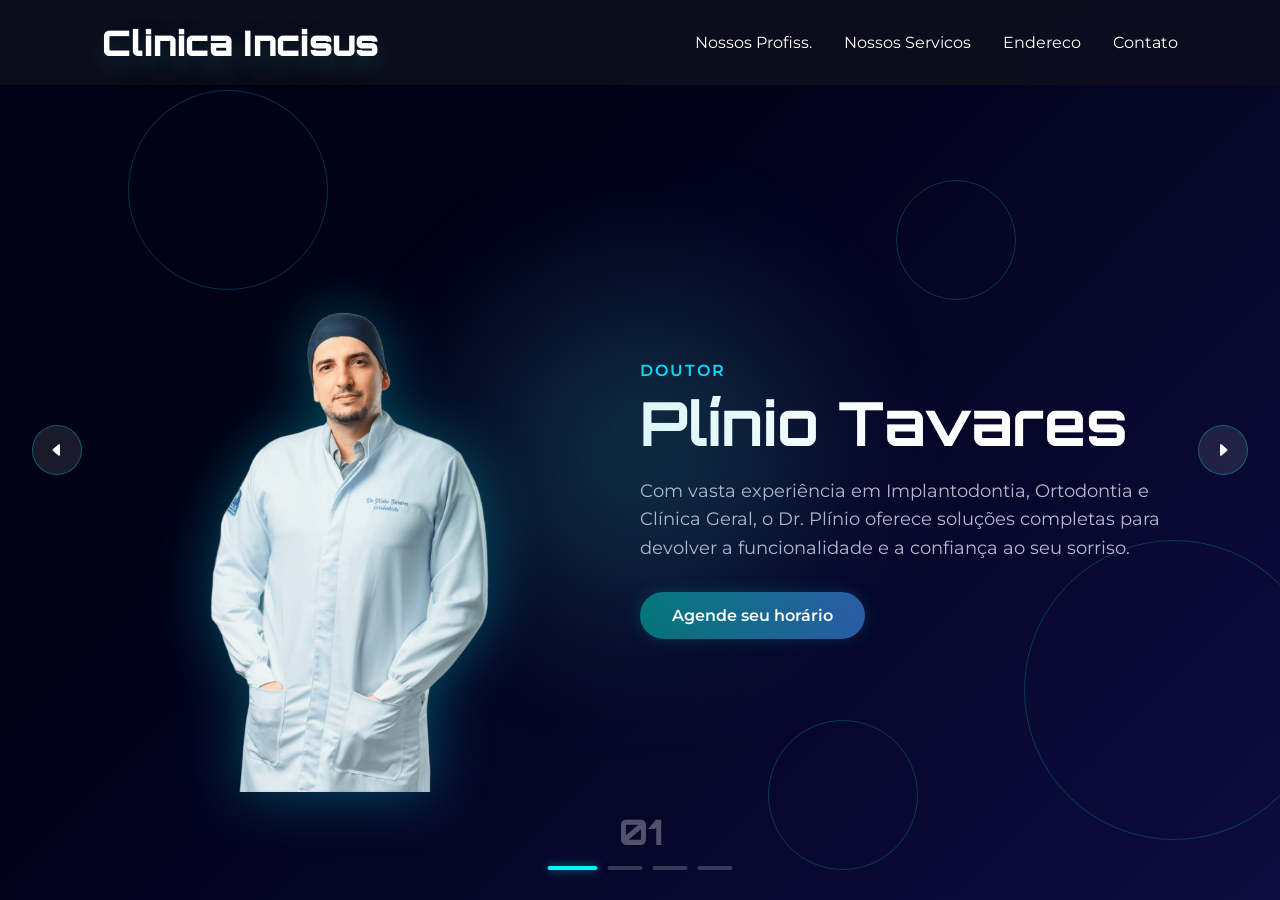
==== index.html @ af2e4bc3 "Landing Page clinica Incisus" ====
<!DOCTYPE html>
<html lang="pt-br">

<head>
    <meta charset="UTF-8">
    <meta name="viewport" content="width=device-width, initial-scale=1.0">
    <link rel="shortcut icon" href="/favicon/favicon.png" type="image/x-icon">
    <link rel="stylesheet" href="./css/styles.css">
    <link rel="preconnect" href="https://fonts.googleapis.com">
    <link rel="preconnect" href="https://fonts.gstatic.com" crossorigin>
    <link
        href="https://fonts.googleapis.com/css2?family=Montserrat:ital,wght@0,100..900;1,100..900&family=Orbitron:wght@400..900&display=swap"
        rel="stylesheet">

    <title>Clinica Incisus</title>
</head>

<body>
    <header>
        <div class="logo">Clinica Incisus</div>
        <nav>
            <ul>
                <li><a href="index.html">Nossos Profiss.</a></li>
                <li><a href="servicos.html">Nossos Servicos</a></li>
                <li><a href="endereco.html">Endereco</a></li>
                <li><a href="contato.html">Contato</a></li>
            </ul>
        </nav>
    </header>

    <main class="container">
        <div class="tech-circles">
            <div class="circle"></div>
            <div class="circle"></div>
            <div class="circle"></div>
            <div class="circle"></div>
        </div>

        <div class="list">

            <!-- PLÍNIO -->

            <div class="item active">

                <div class="profiss-img">
                    <img src="./img/Dr.plinio.png" alt="Dr. Plínio Tavares">
                </div>

                <div class="content">

                    <p class="profiss-tag">Doutor</p>

                    <h2 class="profiss-name">Plínio Tavares</h2>

                    <p class="description">
                        Com vasta experiência em Implantodontia, Ortodontia e Clínica Geral,
                        o Dr. Plínio oferece soluções completas para devolver a funcionalidade
                        e a confiança ao seu sorriso.
                    </p>

                    <a href="https://api.whatsapp.com/send?phone=5588998661186" target="_blank"
                        rel="noopener noreferrer" class="btn">
                        Agende seu horário
                    </a>

                </div>

            </div>

            <!-- RENATO -->

            <div class="item">

                <div class="profiss-img">
                    <img src="./img/Dr.renato.png" alt="Renato Dornelas">
                </div>

                <div class="content">

                    <p class="profiss-tag">Doutor</p>

                    <h2 class="profiss-name">Renato Dornelas</h2>

                    <p class="description">
                        Dedicado ao atendimento integral, o Dr. Renato atua como Clínico Geral,
                        Implantodontista e Ortodontista, garantindo um acompanhamento completo
                        para toda a família.
                    </p>

                    <a href="https://api.whatsapp.com/send?phone=5588998661186" target="_blank"
                        rel="noopener noreferrer" class="btn">
                        Agende seu horário
                    </a>

                </div>

            </div>

            <!-- RODRIGO -->

            <div class="item">

                <div class="profiss-img">
                    <img src="./img/Dr.rodrigo (1).png" alt="Rodrigo Dornelas">
                </div>

                <div class="content">

                    <p class="profiss-tag">Doutor</p>

                    <h2 class="profiss-name">Rodrigo Dornelas</h2>

                    <p class="description">
                        Focado na transformação da autoestima, o Dr. Rodrigo é especialista em
                        Estética Dental (facetas e clareamento), além de atuar em Ortodontia e
                        Clínica Geral.
                    </p>

                    <a href="https://api.whatsapp.com/send?phone=5588998661186" target="_blank"
                        rel="noopener noreferrer" class="btn">
                        Agende seu horário
                    </a>

                </div>

            </div>

            <!-- EMERSON -->

            <div class="item">

                <div class="profiss-img">
                    <img src="./img/Dr.emerson.png" alt="Emerson Moreira">
                </div>

                <div class="content">

                    <p class="profiss-tag">Doutor</p>

                    <h2 class="profiss-name">Emerson Moreira</h2>

                    <p class="description">
                        Especialista em Endodontia (canal) e Ortodontia, o Dr. Emerson cuida da
                        saúde interna dos dentes com máxima precisão e conforto, além de atuar
                        no alinhamento dentário.
                    </p>

                    <a href="https://api.whatsapp.com/send?phone=5588998661186" target="_blank"
                        rel="noopener noreferrer" class="btn">
                        Agende seu horário
                    </a>

                </div>

            </div>

        </div>
        </div>

        <div class="arrows">

            <button class="arrow-btn" id="prev">
                <svg xmlns="http://www.w3.org/2000/svg" width="16" height="16" fill="#fff" class="bi bi-caret-left-fill"
                    viewBox="0 0 16 16">
                    <path
                        d="m3.86 8.753 5.482 4.796c.646.566 1.658.106 1.658-.753V3.204a1 1 0 0 0-1.659-.753l-5.48 4.796a1 1 0 0 0 0 1.506z" />
                </svg>
            </button>

            <button class="arrow-btn" id="next">
                <svg xmlns="http://www.w3.org/2000/svg" width="16" height="16" fill="#fff"
                    class="bi bi-caret-right-fill" viewBox="0 0 16 16">
                    <path
                        d="m12.14 8.753-5.482 4.796c-.646.566-1.658.106-1.658-.753V3.204a1 1 0 0 1 1.659-.753l5.48 4.796a1 1 0 0 1 0 1.506z" />
                </svg>
            </button>

        </div>

        <div class="indicators">
            <div class="numbers">01</div>

            <div class="dots">
                <div class="dot active"></div>
                <div class="dot"></div>
                <div class="dot"></div>
                <div class="dot"></div>
            </div>
        </div>

    </main>

</body>
<script src="./javascript/scripts.js"></script>

</html>
---- css/styles.css ----
/* ============================================================
   STYLES.CSS - PÁGINA INICIAL / CARROSSEL (CLÍNICA INCISUS)
   Totalmente Responsivo (Desktop, Tablet e Mobile)
   ============================================================ */

* {
    margin: 0;
    padding: 0;
    box-sizing: border-box;
    list-style: none;
    font-family: "Montserrat", sans-serif;
}

body {
    background-color: #0f0f1e;
    color: #fff;
    font-size: 16px;
    overflow-x: hidden;
    min-height: 100vh;
}

/* ================= HEADER ================= */

header {
    position: fixed;
    width: 100%;
    top: 0;
    left: 0;
    padding: 20px 8%;
    display: flex;
    justify-content: space-between;
    align-items: center;
    z-index: 100;
    background: rgba(15, 15, 30, 0.85);
    backdrop-filter: blur(12px);
}

.logo {
    font-family: "Orbitron", sans-serif;
    font-size: 2.2rem;
    font-weight: 900;
    color: #fff;
    text-shadow: 0 10px 20px rgba(20, 82, 83, 0.5);
    text-decoration: none;
}

header nav ul {
    display: flex;
    gap: 32px;
}

header nav ul li {
    cursor: pointer;
    position: relative;
    padding: 5px 0;
}

header nav ul li::after {
    content: '';
    position: absolute;
    left: 0;
    bottom: 0;
    width: 0;
    height: 2px;
    background-color: #00d9ff;
    transition: width 0.4s ease;
}

header nav ul li:hover::after {
    width: 100%;
}

a {
    text-decoration: none;
    color: inherit;
}

/* ================= CONTAINER PRINCIPAL ================= */

.container {
    min-height: 100vh;
    width: 100%;
    position: relative;
    background: linear-gradient(135deg, #010115 30%, #0c0c40 100%);
    overflow: hidden;
    display: flex;
    align-items: center;
    justify-content: center;
    padding-top: 100px;
}

.container::before {
    content: '';
    position: absolute;
    width: 500px;
    height: 500px;
    border-radius: 50%;
    background: radial-gradient(circle, rgba(63, 210, 215, 0.2) 10%, rgba(15, 15, 30, 0) 70%);
    top: 50%;
    left: 50%;
    transform: translate(-50%, -50%);
    filter: blur(50px);
    z-index: 1;
    animation: pulse 3s infinite alternate;
    pointer-events: none;
}

@keyframes pulse {
    0% {
        opacity: 0.5;
        transform: translate(-50%, -50%) scale(0.8);
    }
    100% {
        opacity: 1;
        transform: translate(-50%, -50%) scale(1.5);
    }
}

/* ================= LISTA & ITENS DO CARROSSEL ================= */

.list {
    width: 85%;
    max-width: 1200px;
    min-height: 70vh;
    margin: 0 auto;
    position: relative;
    display: flex;
    align-items: center;
}

.item {
    position: absolute;
    inset: 0;
    display: flex;
    justify-content: space-between;
    align-items: center;

    opacity: 0;
    visibility: hidden;
    transform: translateY(40px);

    transition:
        opacity .8s ease,
        transform .8s ease,
        visibility .8s;
}

.item.active {
    opacity: 1;
    visibility: visible;
    transform: translateY(0);
}

.profiss-img {
    width: 45%;
    height: 100%;
    display: flex;
    justify-content: center;
    align-items: center;
    pointer-events: none;
    z-index: 2;
}

.profiss-img img {
    max-width: 85%;
    max-height: 70vh;
    object-fit: contain;
    filter: drop-shadow(0 0 30px rgba(0, 247, 255, .3));
    pointer-events: none;
}

.content {
    width: 50%;
    display: flex;
    align-items: flex-start;
    justify-content: center;
    flex-direction: column;
    position: relative;
    z-index: 10;
}

.profiss-tag {
    font-size: 1rem;
    text-transform: uppercase;
    color: #00d9ff;
    font-weight: 600;
    letter-spacing: 2px;
    margin-bottom: 10px;
}

.profiss-name {
    font-size: 3.8rem;
    font-family: "Orbitron", sans-serif;
    line-height: 1.1;
    margin-bottom: 20px;
}

.description {
    font-size: 1.1rem;
    color: #b8b8d0;
    line-height: 1.6;
    margin-bottom: 30px;
    max-width: 600px;
}

.btn {
    display: inline-flex;
    align-items: center;
    justify-content: center;
    padding: 14px 32px;
    text-decoration: none;
    background: linear-gradient(90deg, #016e72, #2a5ca6);
    color: #fff;
    border-radius: 30px;
    font-weight: 600;
    font-size: 1rem;
    transition: .35s;
    box-shadow: 0 0 15px rgba(1, 144, 148, .25);
}

.btn:hover {
    transform: translateY(-4px);
    background: linear-gradient(90deg, #019094, #3f7cff);
    box-shadow: 0 0 25px rgba(0, 247, 255, .45);
}

.btn:active {
    transform: translateY(0) scale(0.98);
}

/* ================= SETAS E INDICADORES ================= */

.arrows {
    position: absolute;
    width: 95%;
    display: flex;
    justify-content: space-between;
    top: 50%;
    left: 50%;
    transform: translate(-50%, -50%);
    z-index: 50;
    pointer-events: none;
}

.arrow-btn {
    width: 50px;
    height: 50px;
    border-radius: 50%;
    background: rgba(255, 255, 255, .1);
    border: 1px solid rgba(0, 247, 255, .3);
    cursor: pointer;
    pointer-events: auto;
    display: flex;
    align-items: center;
    justify-content: center;
    backdrop-filter: blur(5px);
    transition: 0.3s;
}

.arrow-btn:hover {
    background-color: rgba(0, 247, 255, 0.2);
    border-color: #00f7ff;
    transform: scale(1.1);
}

.indicators {
    position: absolute;
    bottom: 30px;
    left: 50%;
    transform: translateX(-50%);
    display: flex;
    flex-direction: column;
    align-items: center;
    gap: 12px;
    z-index: 20;
}

.numbers {
    font-family: "Orbitron", sans-serif;
    font-size: 2.2rem;
    font-weight: 800;
    color: rgba(255, 255, 255, 0.3);
}

.dots {
    display: flex;
    gap: 10px;
}

.dot {
    width: 35px;
    height: 4px;
    background-color: rgba(255, 255, 255, 0.2);
    border-radius: 2px;
    transition: 0.3s;
}

.dot.active {
    background-color: #00f7ff;
    box-shadow: 0 0 10px rgba(0, 247, 255, 0.5);
    width: 50px;
}

/* ================= CÍRCULOS DE FUNDO ================= */

.tech-circle {
    position: relative;
    top: 0;
    left: 0;
    width: 100%;
    height: 100%;
    overflow: hidden;
}

.circle {
    position: absolute;
    border-radius: 50%;
    border: 1px solid rgba(0, 247, 255, 0.2);
    pointer-events: none;
}

.circle:nth-child(1) {
    width: 200px;
    height: 200px;
    top: 10%;
    left: 10%;
    animation: floating 8s ease-in-out infinite;
}

.circle:nth-child(2) {
    width: 300px;
    height: 300px;
    top: 60%;
    left: 80%;
    animation: floating 10s ease-in-out infinite reverse;
}

.circle:nth-child(3) {
    width: 150px;
    height: 150px;
    top: 80%;
    left: 60%;
    animation: floating 3s ease-in-out infinite;
}

.circle:nth-child(4) {
    width: 120px;
    height: 120px;
    top: 20%;
    left: 70%;
    animation: floating 6s ease-in-out infinite reverse;
}

@keyframes floating {
    0% { transform: translate(0, 0); }
    50% { transform: translate(15px, -20px); }
    100% { transform: translate(0, 0); }
}

/* ================= ANIMAÇÕES DE ENTRADA ================= */

.profiss-img img,
.profiss-tag,
.profiss-name,
.description,
.btn {
    opacity: 0;
    transform: translateY(30px);
}

.item.active .profiss-img img { animation: fadeUp .7s .2s forwards; }
.item.active .profiss-tag { animation: fadeUp .7s .4s forwards; }
.item.active .profiss-name { animation: fadeUp .7s .6s forwards; }
.item.active .description { animation: fadeUp .7s .8s forwards; }
.item.active .btn { animation: fadeUp .7s 1s forwards; }

@keyframes fadeUp {
    from {
        opacity: 0;
        transform: translateY(40px);
    }
    to {
        opacity: 1;
        transform: translateY(0);
    }
}

/* ============================================================
   RESPONSIVIDADE (MEDIA QUERIES)
   ============================================================ */

/* TABLETS (Até 992px) */
@media (max-width: 992px) {
    header {
        padding: 15px 5%;
    }

    .logo {
        font-size: 1.8rem;
    }

    header nav ul {
        gap: 20px;
    }

    .profiss-name {
        font-size: 3rem;
    }

    .list {
        width: 90%;
    }
}

/* TABLETS MENORES E CELULARES (Até 768px) */
@media (max-width: 768px) {
    body {
        overflow-y: auto;
    }

    header {
        position: relative;
        flex-direction: column;
        gap: 15px;
        padding: 15px;
        text-align: center;
        background: rgba(15, 15, 30, 0.95);
    }

    header nav ul {
        flex-wrap: wrap;
        justify-content: center;
        gap: 12px 18px;
    }

    .container {
        padding-top: 30px;
        padding-bottom: 90px;
        min-height: calc(100vh - 120px);
    }

    .list {
        width: 92%;
        min-height: auto;
        padding: 20px 0;
    }

    .item {
        position: relative;
        flex-direction: column;
        text-align: center;
        gap: 20px;
    }

    .profiss-img {
        width: 100%;
        height: auto;
        max-height: 280px;
    }

    .profiss-img img {
        max-width: 220px;
        max-height: 250px;
    }

    .content {
        width: 100%;
        padding-right: 0;
        align-items: center;
        text-align: center;
    }

    .profiss-name {
        font-size: 2.2rem;
    }

    .description {
        font-size: 0.98rem;
        margin-bottom: 20px;
    }

    .arrows {
        width: 100%;
        padding: 0 10px;
        top: 35%;
    }

    .arrow-btn {
        width: 42px;
        height: 42px;
    }

    .indicators {
        bottom: 20px;
    }

    .numbers {
        font-size: 1.8rem;
    }
}

/* CELULARES PEQUENOS (Até 480px) */
@media (max-width: 480px) {
    .logo {
        font-size: 1.5rem;
    }

    header nav ul {
        gap: 10px 14px;
        font-size: 0.9rem;
    }

    .profiss-name {
        font-size: 1.8rem;
    }

    .profiss-tag {
        font-size: 0.85rem;
    }

    .description {
        font-size: 0.9rem;
    }

    .btn {
        width: 100%;
        max-width: 260px;
        padding: 12px 20px;
        font-size: 0.95rem;
    }
}
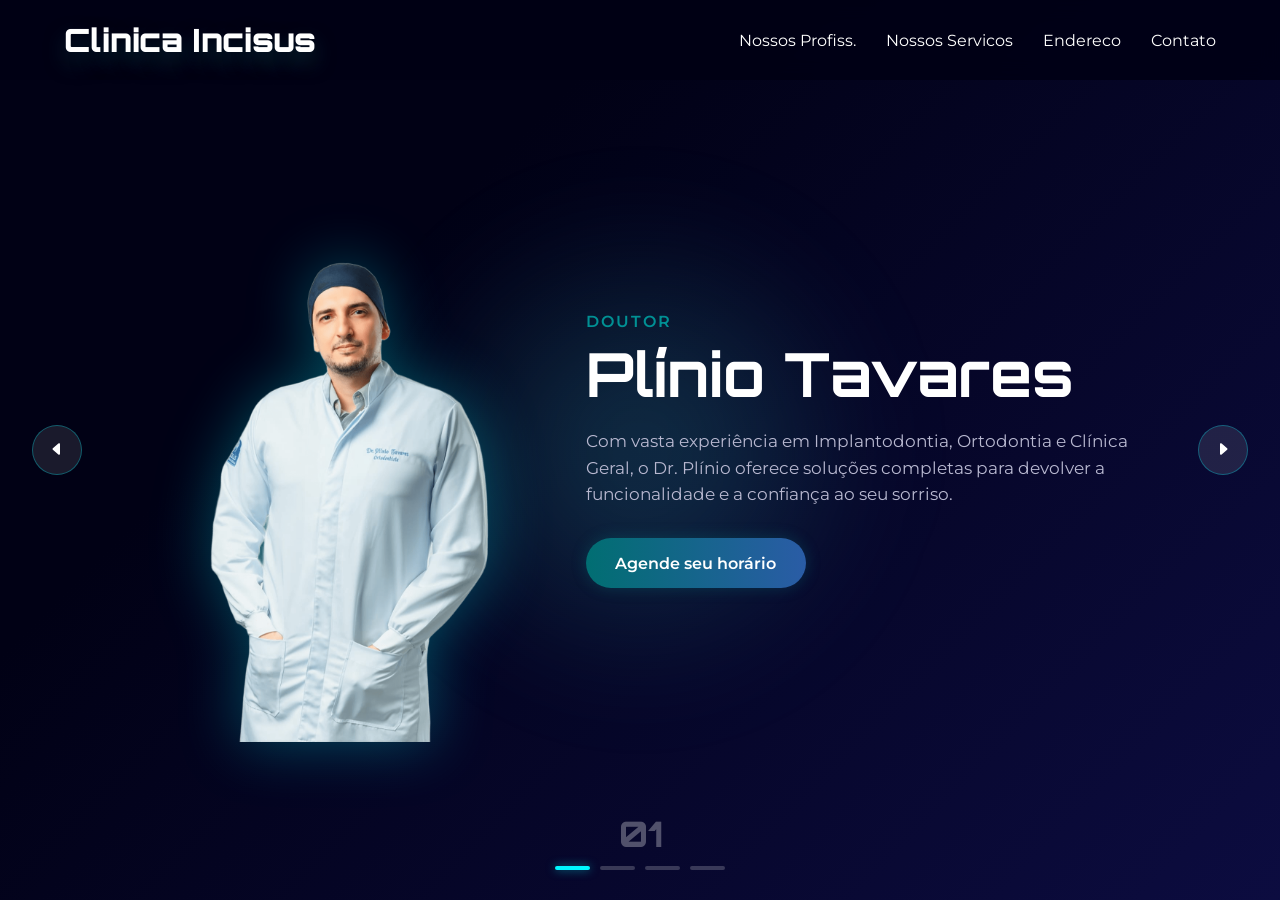
==== commit e8db1c90: "..." ====
--- a/index.html
+++ b/index.html
@@ -11,6 +11,9 @@
     <link
         href="https://fonts.googleapis.com/css2?family=Montserrat:ital,wght@0,100..900;1,100..900&family=Orbitron:wght@400..900&display=swap"
         rel="stylesheet">
+    <meta name="viewport" content="width=device-width, initial-scale=1.0, viewport-fit=cover">
+    <meta name="theme-color" content="#010115">
+    <meta name="apple-mobile-web-app-status-bar-style" content="black-translucent">
 
     <title>Clinica Incisus</title>
 </head>
--- a/css/styles.css
+++ b/css/styles.css
@@ -1,8 +1,3 @@
-/* ============================================================
-   STYLES.CSS - PÁGINA INICIAL / CARROSSEL (CLÍNICA INCISUS)
-   Totalmente Responsivo (Desktop, Tablet e Mobile)
-   ============================================================ */
-
 * {
     margin: 0;
     padding: 0;
@@ -11,42 +6,42 @@
     font-family: "Montserrat", sans-serif;
 }
 
-body {
-    background-color: #0f0f1e;
+/* Evita bordas brancas no bounce scroll do iOS */
+html, body {
+    background-color: #010115;
     color: #fff;
     font-size: 16px;
+    width: 100%;
+    min-height: 100vh;
+    min-height: 100dvh;
     overflow-x: hidden;
-    min-height: 100vh;
-}
-
-/* ================= HEADER ================= */
+}
 
 header {
     position: fixed;
     width: 100%;
     top: 0;
     left: 0;
-    padding: 20px 8%;
+    padding: 20px 5%;
     display: flex;
     justify-content: space-between;
     align-items: center;
     z-index: 100;
-    background: rgba(15, 15, 30, 0.85);
-    backdrop-filter: blur(12px);
+    background: rgba(1, 1, 21, 0.85);
+    backdrop-filter: blur(10px);
 }
 
 .logo {
     font-family: "Orbitron", sans-serif;
-    font-size: 2.2rem;
+    font-size: 2rem;
     font-weight: 900;
     color: #fff;
     text-shadow: 0 10px 20px rgba(20, 82, 83, 0.5);
-    text-decoration: none;
 }
 
 header nav ul {
     display: flex;
-    gap: 32px;
+    gap: 30px;
 }
 
 header nav ul li {
@@ -62,8 +57,8 @@
     bottom: 0;
     width: 0;
     height: 2px;
-    background-color: #00d9ff;
-    transition: width 0.4s ease;
+    background-color: #045f62;
+    transition: width 0.6s ease;
 }
 
 header nav ul li:hover::after {
@@ -75,18 +70,15 @@
     color: inherit;
 }
 
-/* ================= CONTAINER PRINCIPAL ================= */
-
 .container {
     min-height: 100vh;
-    width: 100%;
+    min-height: 100dvh;
     position: relative;
     background: linear-gradient(135deg, #010115 30%, #0c0c40 100%);
     overflow: hidden;
     display: flex;
     align-items: center;
     justify-content: center;
-    padding-top: 100px;
 }
 
 .container::before {
@@ -116,33 +108,25 @@
     }
 }
 
-/* ================= LISTA & ITENS DO CARROSSEL ================= */
-
 .list {
     width: 85%;
     max-width: 1200px;
-    min-height: 70vh;
+    height: 100%;
     margin: 0 auto;
     position: relative;
-    display: flex;
-    align-items: center;
+    z-index: 10;
 }
 
 .item {
     position: absolute;
     inset: 0;
     display: flex;
-    justify-content: space-between;
-    align-items: center;
-
+    justify-content: center;
+    align-items: center;
     opacity: 0;
     visibility: hidden;
     transform: translateY(40px);
-
-    transition:
-        opacity .8s ease,
-        transform .8s ease,
-        visibility .8s;
+    transition: opacity .8s ease, transform .8s ease, visibility .8s;
 }
 
 .item.active {
@@ -158,31 +142,31 @@
     justify-content: center;
     align-items: center;
     pointer-events: none;
-    z-index: 2;
 }
 
 .profiss-img img {
     max-width: 85%;
-    max-height: 70vh;
+    max-height: 75vh;
     object-fit: contain;
     filter: drop-shadow(0 0 30px rgba(0, 247, 255, .3));
     pointer-events: none;
 }
 
 .content {
-    width: 50%;
+    width: 55%;
+    padding-right: 40px;
     display: flex;
     align-items: flex-start;
     justify-content: center;
     flex-direction: column;
     position: relative;
-    z-index: 10;
+    z-index: 50;
 }
 
 .profiss-tag {
     font-size: 1rem;
     text-transform: uppercase;
-    color: #00d9ff;
+    color: #019094;
     font-weight: 600;
     letter-spacing: 2px;
     margin-bottom: 10px;
@@ -196,7 +180,7 @@
 }
 
 .description {
-    font-size: 1.1rem;
+    font-size: 1.05rem;
     color: #b8b8d0;
     line-height: 1.6;
     margin-bottom: 30px;
@@ -207,7 +191,8 @@
     display: inline-flex;
     align-items: center;
     justify-content: center;
-    padding: 14px 32px;
+    width: 220px;
+    height: 50px;
     text-decoration: none;
     background: linear-gradient(90deg, #016e72, #2a5ca6);
     color: #fff;
@@ -224,12 +209,6 @@
     box-shadow: 0 0 25px rgba(0, 247, 255, .45);
 }
 
-.btn:active {
-    transform: translateY(0) scale(0.98);
-}
-
-/* ================= SETAS E INDICADORES ================= */
-
 .arrows {
     position: absolute;
     width: 95%;
@@ -238,7 +217,7 @@
     top: 50%;
     left: 50%;
     transform: translate(-50%, -50%);
-    z-index: 50;
+    z-index: 100;
     pointer-events: none;
 }
 
@@ -250,17 +229,11 @@
     border: 1px solid rgba(0, 247, 255, .3);
     cursor: pointer;
     pointer-events: auto;
-    display: flex;
-    align-items: center;
-    justify-content: center;
-    backdrop-filter: blur(5px);
-    transition: 0.3s;
 }
 
 .arrow-btn:hover {
     background-color: rgba(0, 247, 255, 0.2);
     border-color: #00f7ff;
-    transform: scale(1.1);
 }
 
 .indicators {
@@ -271,8 +244,8 @@
     display: flex;
     flex-direction: column;
     align-items: center;
-    gap: 12px;
-    z-index: 20;
+    gap: 10px;
+    z-index: 50;
 }
 
 .numbers {
@@ -292,73 +265,14 @@
     height: 4px;
     background-color: rgba(255, 255, 255, 0.2);
     border-radius: 2px;
-    transition: 0.3s;
 }
 
 .dot.active {
     background-color: #00f7ff;
     box-shadow: 0 0 10px rgba(0, 247, 255, 0.5);
-    width: 50px;
-}
-
-/* ================= CÍRCULOS DE FUNDO ================= */
-
-.tech-circle {
-    position: relative;
-    top: 0;
-    left: 0;
-    width: 100%;
-    height: 100%;
-    overflow: hidden;
-}
-
-.circle {
-    position: absolute;
-    border-radius: 50%;
-    border: 1px solid rgba(0, 247, 255, 0.2);
-    pointer-events: none;
-}
-
-.circle:nth-child(1) {
-    width: 200px;
-    height: 200px;
-    top: 10%;
-    left: 10%;
-    animation: floating 8s ease-in-out infinite;
-}
-
-.circle:nth-child(2) {
-    width: 300px;
-    height: 300px;
-    top: 60%;
-    left: 80%;
-    animation: floating 10s ease-in-out infinite reverse;
-}
-
-.circle:nth-child(3) {
-    width: 150px;
-    height: 150px;
-    top: 80%;
-    left: 60%;
-    animation: floating 3s ease-in-out infinite;
-}
-
-.circle:nth-child(4) {
-    width: 120px;
-    height: 120px;
-    top: 20%;
-    left: 70%;
-    animation: floating 6s ease-in-out infinite reverse;
-}
-
-@keyframes floating {
-    0% { transform: translate(0, 0); }
-    50% { transform: translate(15px, -20px); }
-    100% { transform: translate(0, 0); }
-}
-
-/* ================= ANIMAÇÕES DE ENTRADA ================= */
-
+}
+
+/* Animações dos Itens */
 .profiss-img img,
 .profiss-tag,
 .profiss-name,
@@ -377,7 +291,7 @@
 @keyframes fadeUp {
     from {
         opacity: 0;
-        transform: translateY(40px);
+        transform: translateY(30px);
     }
     to {
         opacity: 1;
@@ -385,14 +299,14 @@
     }
 }
 
-/* ============================================================
-   RESPONSIVIDADE (MEDIA QUERIES)
-   ============================================================ */
-
-/* TABLETS (Até 992px) */
-@media (max-width: 992px) {
+/* ====================================
+   RESPONSIVO (TELAS PEQUENAS E IPHONE)
+==================================== */
+@media (max-width: 768px) {
     header {
-        padding: 15px 5%;
+        flex-direction: column;
+        padding: 15px 20px;
+        gap: 10px;
     }
 
     .logo {
@@ -400,132 +314,85 @@
     }
 
     header nav ul {
-        gap: 20px;
-    }
-
-    .profiss-name {
-        font-size: 3rem;
+        gap: 15px;
+    }
+
+    header nav ul li a {
+        font-size: 0.85rem;
+    }
+
+    .container {
+        padding-top: 100px;
+        padding-bottom: 70px;
+        height: auto;
+        min-height: 100dvh;
     }
 
     .list {
         width: 90%;
     }
-}
-
-/* TABLETS MENORES E CELULARES (Até 768px) */
-@media (max-width: 768px) {
-    body {
-        overflow-y: auto;
-    }
-
-    header {
+
+    .item {
+        flex-direction: column;
+        justify-content: center;
+        text-align: center;
         position: relative;
-        flex-direction: column;
-        gap: 15px;
-        padding: 15px;
-        text-align: center;
-        background: rgba(15, 15, 30, 0.95);
-    }
-
-    header nav ul {
-        flex-wrap: wrap;
-        justify-content: center;
-        gap: 12px 18px;
-    }
-
-    .container {
-        padding-top: 30px;
-        padding-bottom: 90px;
-        min-height: calc(100vh - 120px);
-    }
-
-    .list {
-        width: 92%;
-        min-height: auto;
-        padding: 20px 0;
-    }
-
-    .item {
-        position: relative;
-        flex-direction: column;
-        text-align: center;
-        gap: 20px;
     }
 
     .profiss-img {
         width: 100%;
-        height: auto;
-        max-height: 280px;
+        height: 220px;
+        margin-bottom: 10px;
     }
 
     .profiss-img img {
-        max-width: 220px;
-        max-height: 250px;
+        max-width: 100%;
+        max-height: 200px;
     }
 
     .content {
         width: 100%;
         padding-right: 0;
         align-items: center;
-        text-align: center;
     }
 
     .profiss-name {
-        font-size: 2.2rem;
+        font-size: 2rem;
+        margin-bottom: 10px;
+    }
+
+    .profiss-tag {
+        font-size: 0.85rem;
+        margin-bottom: 5px;
     }
 
     .description {
-        font-size: 0.98rem;
-        margin-bottom: 20px;
+        font-size: 0.9rem;
+        margin-bottom: 15px;
+        max-width: 100%;
+    }
+
+    .btn {
+        width: 190px;
+        height: 42px;
+        font-size: 0.9rem;
     }
 
     .arrows {
         width: 100%;
         padding: 0 10px;
-        top: 35%;
     }
 
     .arrow-btn {
-        width: 42px;
-        height: 42px;
+        width: 40px;
+        height: 40px;
     }
 
     .indicators {
-        bottom: 20px;
+        bottom: 15px;
     }
 
     .numbers {
-        font-size: 1.8rem;
-    }
-}
-
-/* CELULARES PEQUENOS (Até 480px) */
-@media (max-width: 480px) {
-    .logo {
         font-size: 1.5rem;
     }
-
-    header nav ul {
-        gap: 10px 14px;
-        font-size: 0.9rem;
-    }
-
-    .profiss-name {
-        font-size: 1.8rem;
-    }
-
-    .profiss-tag {
-        font-size: 0.85rem;
-    }
-
-    .description {
-        font-size: 0.9rem;
-    }
-
-    .btn {
-        width: 100%;
-        max-width: 260px;
-        padding: 12px 20px;
-        font-size: 0.95rem;
-    }
 }
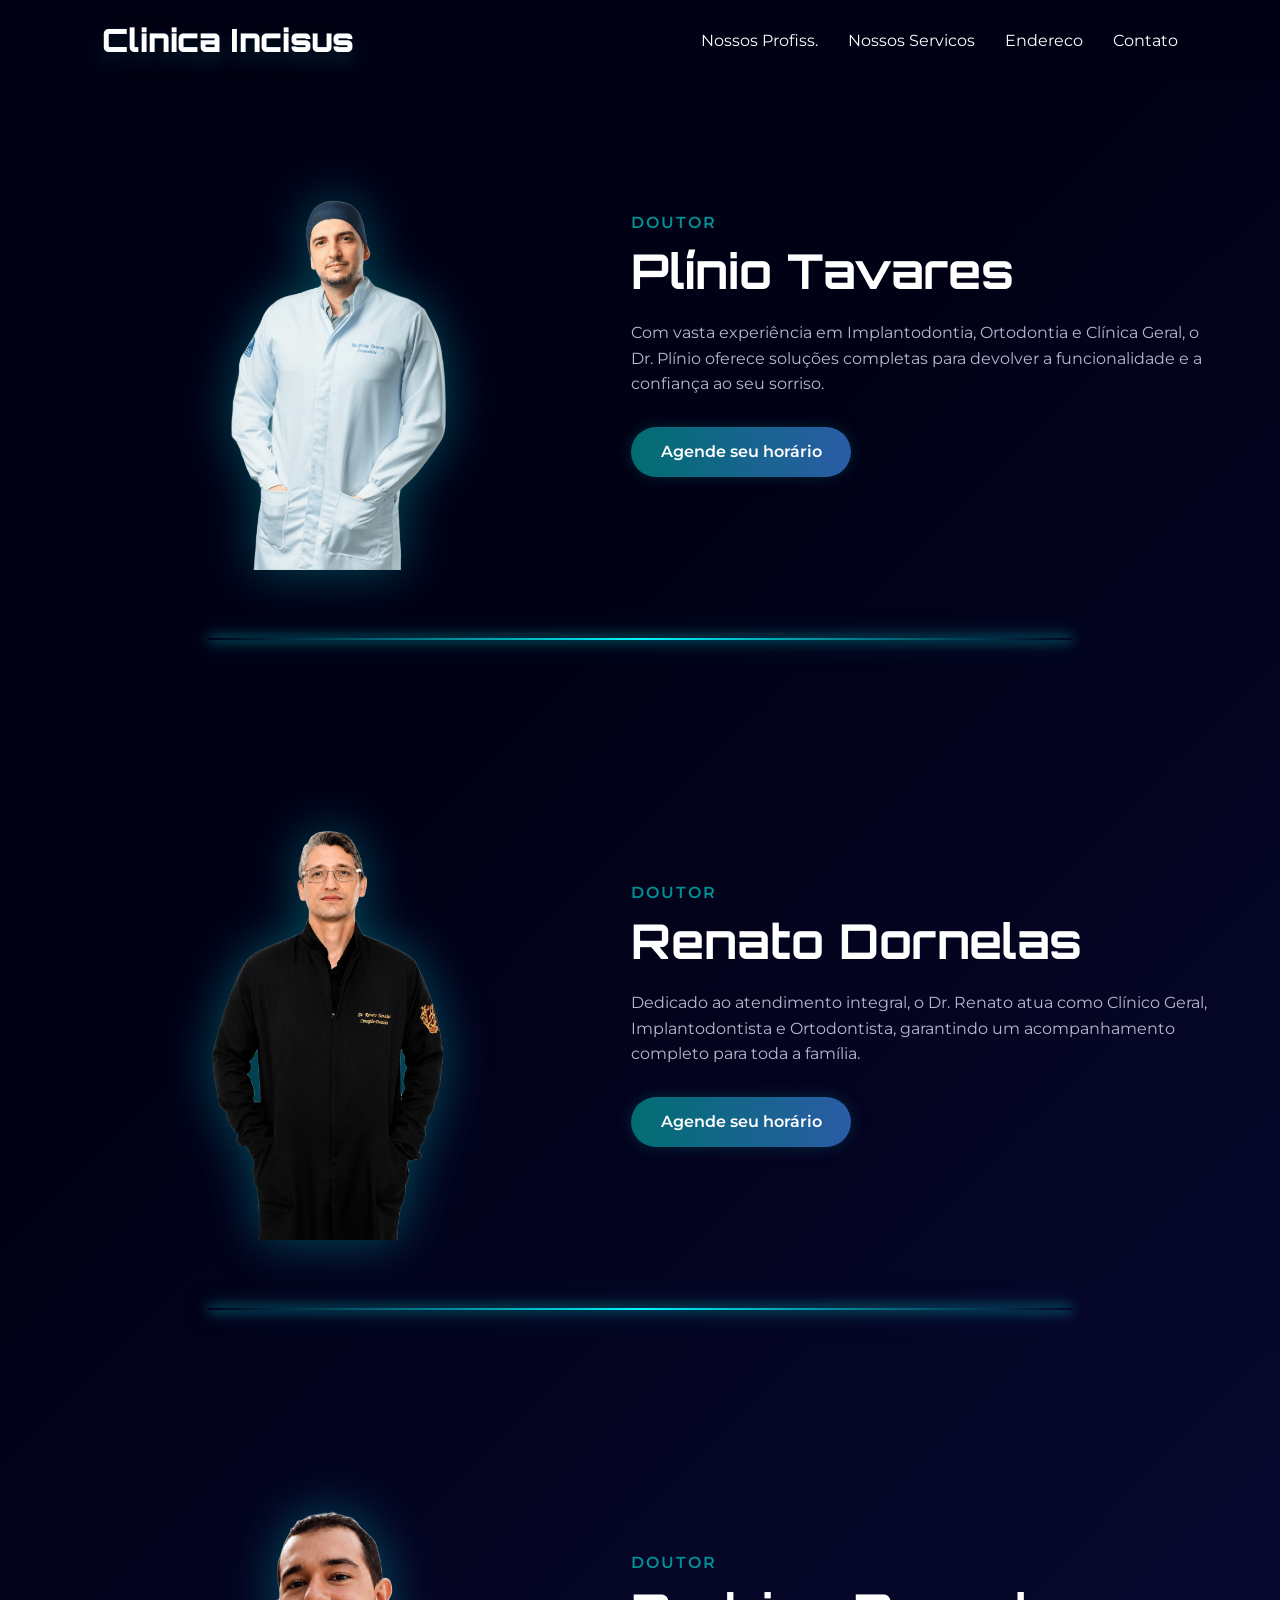
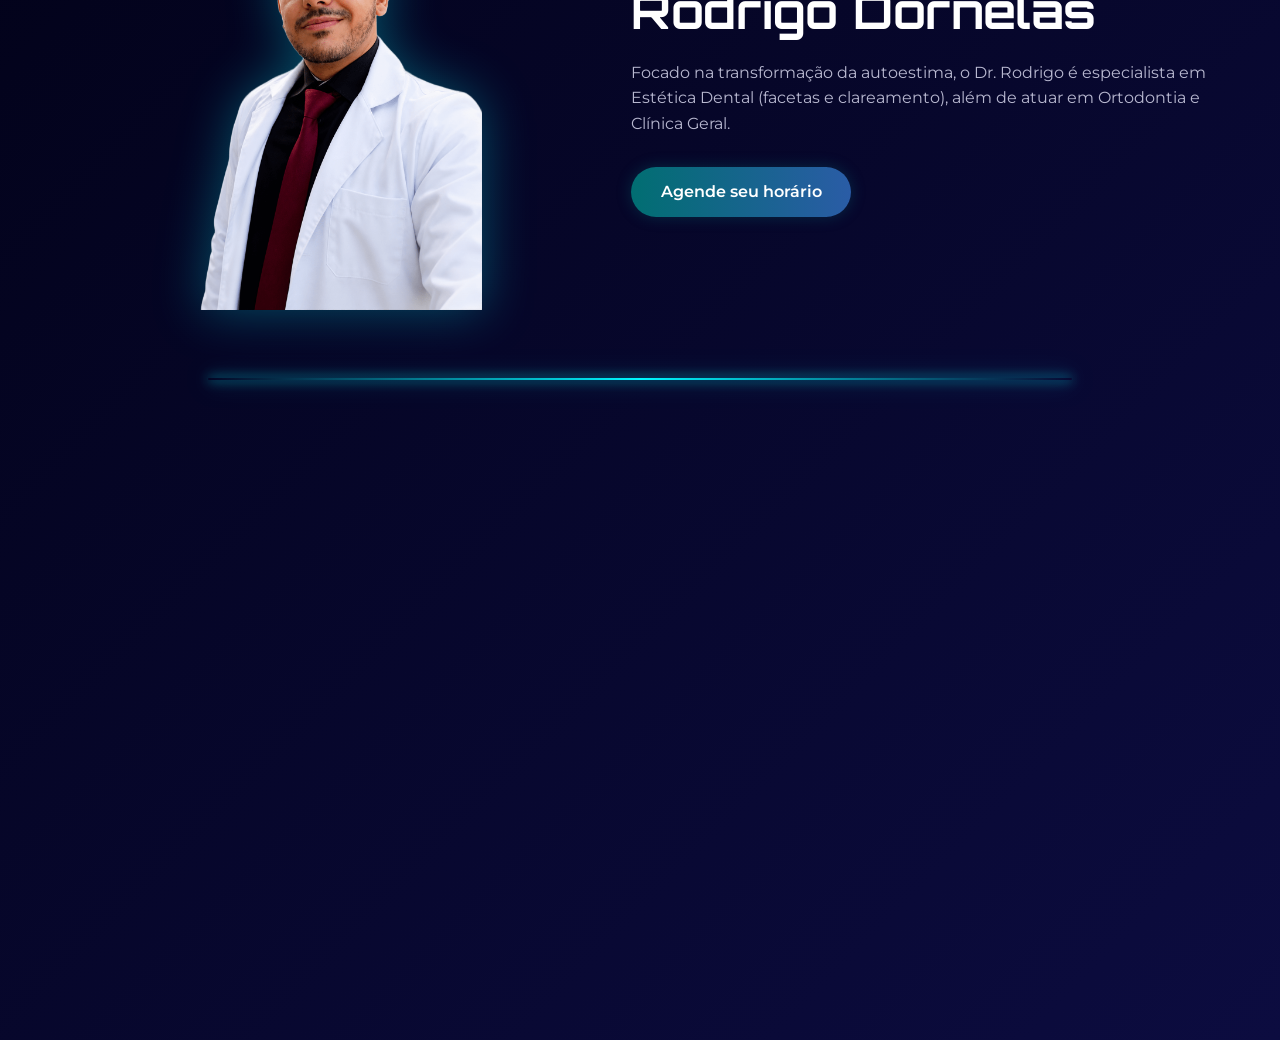
==== commit c930bd67: "Colocando scroll no site de volta, e adicionando linhas neon e animacoes fade-in" ====
--- a/index.html
+++ b/index.html
@@ -160,37 +160,7 @@
         </div>
         </div>
 
-        <div class="arrows">
-
-            <button class="arrow-btn" id="prev">
-                <svg xmlns="http://www.w3.org/2000/svg" width="16" height="16" fill="#fff" class="bi bi-caret-left-fill"
-                    viewBox="0 0 16 16">
-                    <path
-                        d="m3.86 8.753 5.482 4.796c.646.566 1.658.106 1.658-.753V3.204a1 1 0 0 0-1.659-.753l-5.48 4.796a1 1 0 0 0 0 1.506z" />
-                </svg>
-            </button>
-
-            <button class="arrow-btn" id="next">
-                <svg xmlns="http://www.w3.org/2000/svg" width="16" height="16" fill="#fff"
-                    class="bi bi-caret-right-fill" viewBox="0 0 16 16">
-                    <path
-                        d="m12.14 8.753-5.482 4.796c-.646.566-1.658.106-1.658-.753V3.204a1 1 0 0 1 1.659-.753l5.48 4.796a1 1 0 0 1 0 1.506z" />
-                </svg>
-            </button>
-
-        </div>
-
-        <div class="indicators">
-            <div class="numbers">01</div>
-
-            <div class="dots">
-                <div class="dot active"></div>
-                <div class="dot"></div>
-                <div class="dot"></div>
-                <div class="dot"></div>
-            </div>
-        </div>
-
+        
     </main>
 
 </body>
--- a/css/styles.css
+++ b/css/styles.css
@@ -6,29 +6,31 @@
     font-family: "Montserrat", sans-serif;
 }
 
-/* Evita bordas brancas no bounce scroll do iOS */
+/* Fundo unificado e rolagem ativada */
 html, body {
-    background-color: #010115;
+    background-color: #010115 !important;
     color: #fff;
     font-size: 16px;
     width: 100%;
     min-height: 100vh;
     min-height: 100dvh;
     overflow-x: hidden;
-}
-
+    overflow-y: auto; /* Permite scroll vertical */
+}
+
+/* Header */
 header {
     position: fixed;
     width: 100%;
     top: 0;
     left: 0;
-    padding: 20px 5%;
+    padding: 20px 8%;
     display: flex;
     justify-content: space-between;
     align-items: center;
     z-index: 100;
-    background: rgba(1, 1, 21, 0.85);
-    backdrop-filter: blur(10px);
+    background: rgba(1, 1, 21, 0.9);
+    backdrop-filter: blur(12px);
 }
 
 .logo {
@@ -70,97 +72,60 @@
     color: inherit;
 }
 
+/* Container Principal com Scroll */
 .container {
+    width: 100%;
     min-height: 100vh;
-    min-height: 100dvh;
+    padding-top: 120px; /* Espaço para não cobrir atrás do Header */
+    padding-bottom: 60px;
     position: relative;
     background: linear-gradient(135deg, #010115 30%, #0c0c40 100%);
-    overflow: hidden;
-    display: flex;
-    align-items: center;
-    justify-content: center;
-}
-
-.container::before {
-    content: '';
-    position: absolute;
-    width: 500px;
-    height: 500px;
-    border-radius: 50%;
-    background: radial-gradient(circle, rgba(63, 210, 215, 0.2) 10%, rgba(15, 15, 30, 0) 70%);
-    top: 50%;
-    left: 50%;
-    transform: translate(-50%, -50%);
-    filter: blur(50px);
-    z-index: 1;
-    animation: pulse 3s infinite alternate;
-    pointer-events: none;
-}
-
-@keyframes pulse {
-    0% {
-        opacity: 0.5;
-        transform: translate(-50%, -50%) scale(0.8);
-    }
-    100% {
-        opacity: 1;
-        transform: translate(-50%, -50%) scale(1.5);
-    }
+    display: flex;
+    flex-direction: column;
+    align-items: center;
 }
 
 .list {
-    width: 85%;
+    width: 90%;
     max-width: 1200px;
-    height: 100%;
     margin: 0 auto;
-    position: relative;
+    display: flex;
+    flex-direction: column;
+    gap: 80px; /* Espaçamento vertical entre os profissionais ao rolar */
     z-index: 10;
 }
 
 .item {
-    position: absolute;
-    inset: 0;
-    display: flex;
-    justify-content: center;
-    align-items: center;
-    opacity: 0;
-    visibility: hidden;
-    transform: translateY(40px);
-    transition: opacity .8s ease, transform .8s ease, visibility .8s;
-}
-
-.item.active {
+    display: flex;
+    justify-content: center;
+    align-items: center;
+    width: 100%;
     opacity: 1;
     visibility: visible;
-    transform: translateY(0);
+    transform: none;
+    gap: 40px;
 }
 
 .profiss-img {
     width: 45%;
-    height: 100%;
-    display: flex;
-    justify-content: center;
-    align-items: center;
-    pointer-events: none;
+    display: flex;
+    justify-content: center;
+    align-items: center;
 }
 
 .profiss-img img {
-    max-width: 85%;
-    max-height: 75vh;
+    max-width: 100%;
+    max-height: 450px;
     object-fit: contain;
-    filter: drop-shadow(0 0 30px rgba(0, 247, 255, .3));
-    pointer-events: none;
+    filter: drop-shadow(0 0 25px rgba(0, 247, 255, .3));
 }
 
 .content {
-    width: 55%;
-    padding-right: 40px;
+    width: 50%;
     display: flex;
     align-items: flex-start;
     justify-content: center;
     flex-direction: column;
-    position: relative;
-    z-index: 50;
 }
 
 .profiss-tag {
@@ -173,18 +138,17 @@
 }
 
 .profiss-name {
-    font-size: 3.8rem;
+    font-size: 3rem;
     font-family: "Orbitron", sans-serif;
-    line-height: 1.1;
+    line-height: 1.2;
     margin-bottom: 20px;
 }
 
 .description {
-    font-size: 1.05rem;
+    font-size: 1rem;
     color: #b8b8d0;
     line-height: 1.6;
     margin-bottom: 30px;
-    max-width: 600px;
 }
 
 .btn {
@@ -209,108 +173,18 @@
     box-shadow: 0 0 25px rgba(0, 247, 255, .45);
 }
 
-.arrows {
-    position: absolute;
-    width: 95%;
-    display: flex;
-    justify-content: space-between;
-    top: 50%;
-    left: 50%;
-    transform: translate(-50%, -50%);
-    z-index: 100;
-    pointer-events: none;
-}
-
-.arrow-btn {
-    width: 50px;
-    height: 50px;
-    border-radius: 50%;
-    background: rgba(255, 255, 255, .1);
-    border: 1px solid rgba(0, 247, 255, .3);
-    cursor: pointer;
-    pointer-events: auto;
-}
-
-.arrow-btn:hover {
-    background-color: rgba(0, 247, 255, 0.2);
-    border-color: #00f7ff;
-}
-
-.indicators {
-    position: absolute;
-    bottom: 30px;
-    left: 50%;
-    transform: translateX(-50%);
-    display: flex;
-    flex-direction: column;
-    align-items: center;
-    gap: 10px;
-    z-index: 50;
-}
-
-.numbers {
-    font-family: "Orbitron", sans-serif;
-    font-size: 2.2rem;
-    font-weight: 800;
-    color: rgba(255, 255, 255, 0.3);
-}
-
-.dots {
-    display: flex;
-    gap: 10px;
-}
-
-.dot {
-    width: 35px;
-    height: 4px;
-    background-color: rgba(255, 255, 255, 0.2);
-    border-radius: 2px;
-}
-
-.dot.active {
-    background-color: #00f7ff;
-    box-shadow: 0 0 10px rgba(0, 247, 255, 0.5);
-}
-
-/* Animações dos Itens */
-.profiss-img img,
-.profiss-tag,
-.profiss-name,
-.description,
-.btn {
-    opacity: 0;
-    transform: translateY(30px);
-}
-
-.item.active .profiss-img img { animation: fadeUp .7s .2s forwards; }
-.item.active .profiss-tag { animation: fadeUp .7s .4s forwards; }
-.item.active .profiss-name { animation: fadeUp .7s .6s forwards; }
-.item.active .description { animation: fadeUp .7s .8s forwards; }
-.item.active .btn { animation: fadeUp .7s 1s forwards; }
-
-@keyframes fadeUp {
-    from {
-        opacity: 0;
-        transform: translateY(30px);
-    }
-    to {
-        opacity: 1;
-        transform: translateY(0);
-    }
-}
-
 /* ====================================
-   RESPONSIVO (TELAS PEQUENAS E IPHONE)
+   RESPONSIVO PARA CELULARES
 ==================================== */
 @media (max-width: 768px) {
     header {
         flex-direction: column;
-        padding: 15px 20px;
+        padding: 15px;
         gap: 10px;
     }
 
     .logo {
-        font-size: 1.8rem;
+        font-size: 1.6rem;
     }
 
     header nav ul {
@@ -322,77 +196,94 @@
     }
 
     .container {
-        padding-top: 100px;
-        padding-bottom: 70px;
-        height: auto;
-        min-height: 100dvh;
+        padding-top: 140px;
+        padding-bottom: 40px;
     }
 
     .list {
-        width: 90%;
+        gap: 60px;
     }
 
     .item {
         flex-direction: column;
-        justify-content: center;
         text-align: center;
-        position: relative;
     }
 
     .profiss-img {
         width: 100%;
-        height: 220px;
-        margin-bottom: 10px;
     }
 
     .profiss-img img {
-        max-width: 100%;
-        max-height: 200px;
+        max-height: 250px;
     }
 
     .content {
         width: 100%;
-        padding-right: 0;
         align-items: center;
+        text-align: center;
     }
 
     .profiss-name {
-        font-size: 2rem;
-        margin-bottom: 10px;
-    }
-
-    .profiss-tag {
-        font-size: 0.85rem;
-        margin-bottom: 5px;
-    }
-
-    .description {
-        font-size: 0.9rem;
-        margin-bottom: 15px;
-        max-width: 100%;
-    }
-
-    .btn {
-        width: 190px;
-        height: 42px;
-        font-size: 0.9rem;
-    }
-
-    .arrows {
-        width: 100%;
-        padding: 0 10px;
-    }
-
-    .arrow-btn {
-        width: 40px;
-        height: 40px;
-    }
-
-    .indicators {
-        bottom: 15px;
-    }
-
-    .numbers {
-        font-size: 1.5rem;
-    }
+        font-size: 1.8rem;
+    }
+}
+
+/* ====================================
+   LINHA NEON SEPARADORA DE DOUTORES
+==================================== */
+.item:not(:last-child) {
+    position: relative;
+    padding-bottom: 60px; /* Espaço até a linha */
+}
+
+/* Cria a linha neon com degradação suave e brilho */
+.item:not(:last-child)::after {
+    content: '';
+    position: absolute;
+    bottom: 0;
+    left: 50%;
+    transform: translateX(-50%);
+    width: 80%; /* Largura da linha separadora */
+    height: 2px;
+    background: linear-gradient(90deg, transparent, #00f7ff, transparent);
+    box-shadow: 0 0 12px #00f7ff, 0 0 25px rgba(0, 247, 255, 0.6);
+    border-radius: 2px;
+}
+
+/* ====================================
+   EFEITO FADE IN + LINHA NEON SEPARADORA
+==================================== */
+
+/* Estado inicial do item (invisível e ligeiramente descido) */
+.item {
+    opacity: 0;
+    transform: translateY(40px);
+    transition: opacity 0.8s ease-out, transform 0.8s ease-out;
+    will-change: opacity, transform;
+}
+
+/* Estado visível ativado via JavaScript quando o item aparece no ecrã */
+.item.visible {
+    opacity: 1;
+    transform: translateY(0);
+}
+
+/* Linha Neon Separadora (apenas entre elementos) */
+.item:not(:last-child) {
+    position: relative;
+    padding-bottom: 70px;
+    margin-bottom: 70px;
+}
+
+.item:not(:last-child)::after {
+    content: '';
+    position: absolute;
+    bottom: 0;
+    left: 50%;
+    transform: translateX(-50%);
+    width: 75%;
+    height: 2px;
+    background: linear-gradient(90deg, transparent, #00f7ff, transparent);
+    box-shadow: 0 0 12px #00f7ff, 0 0 25px rgba(0, 247, 255, 0.6);
+    border-radius: 2px;
 }
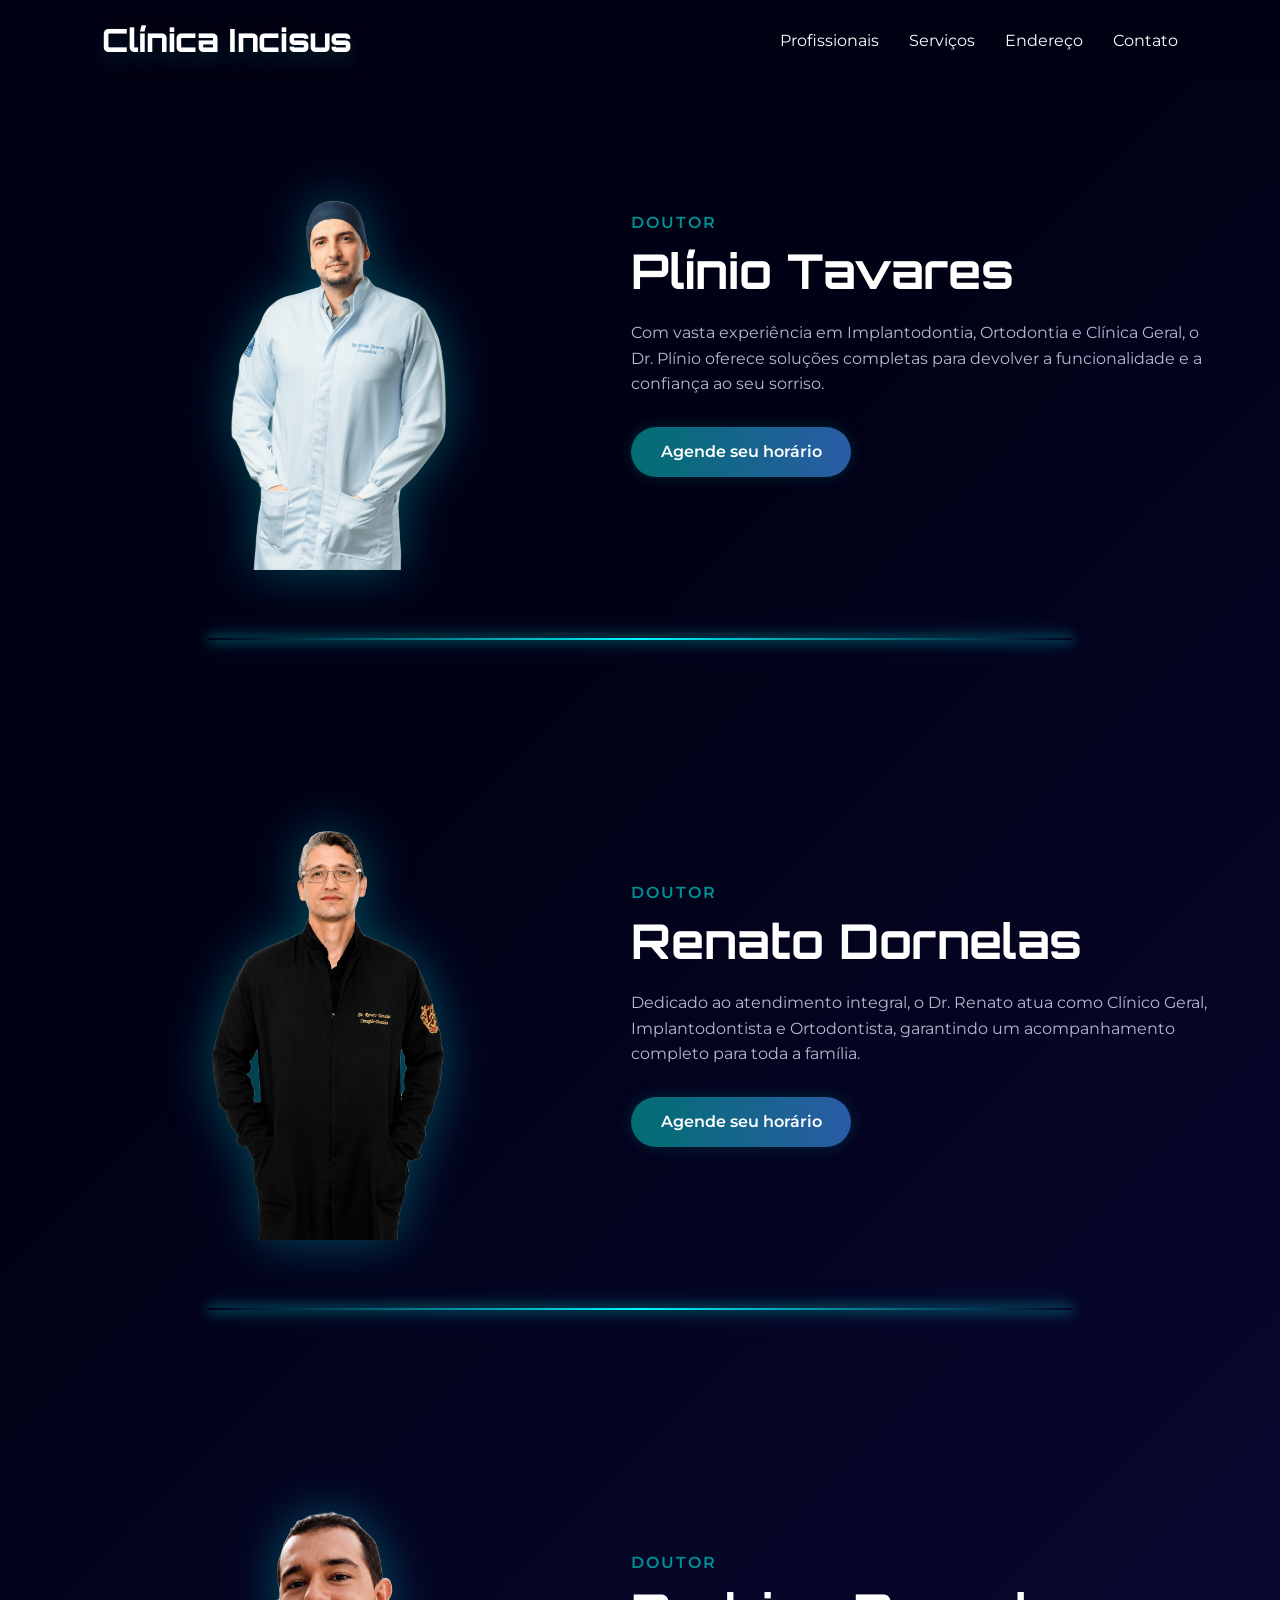
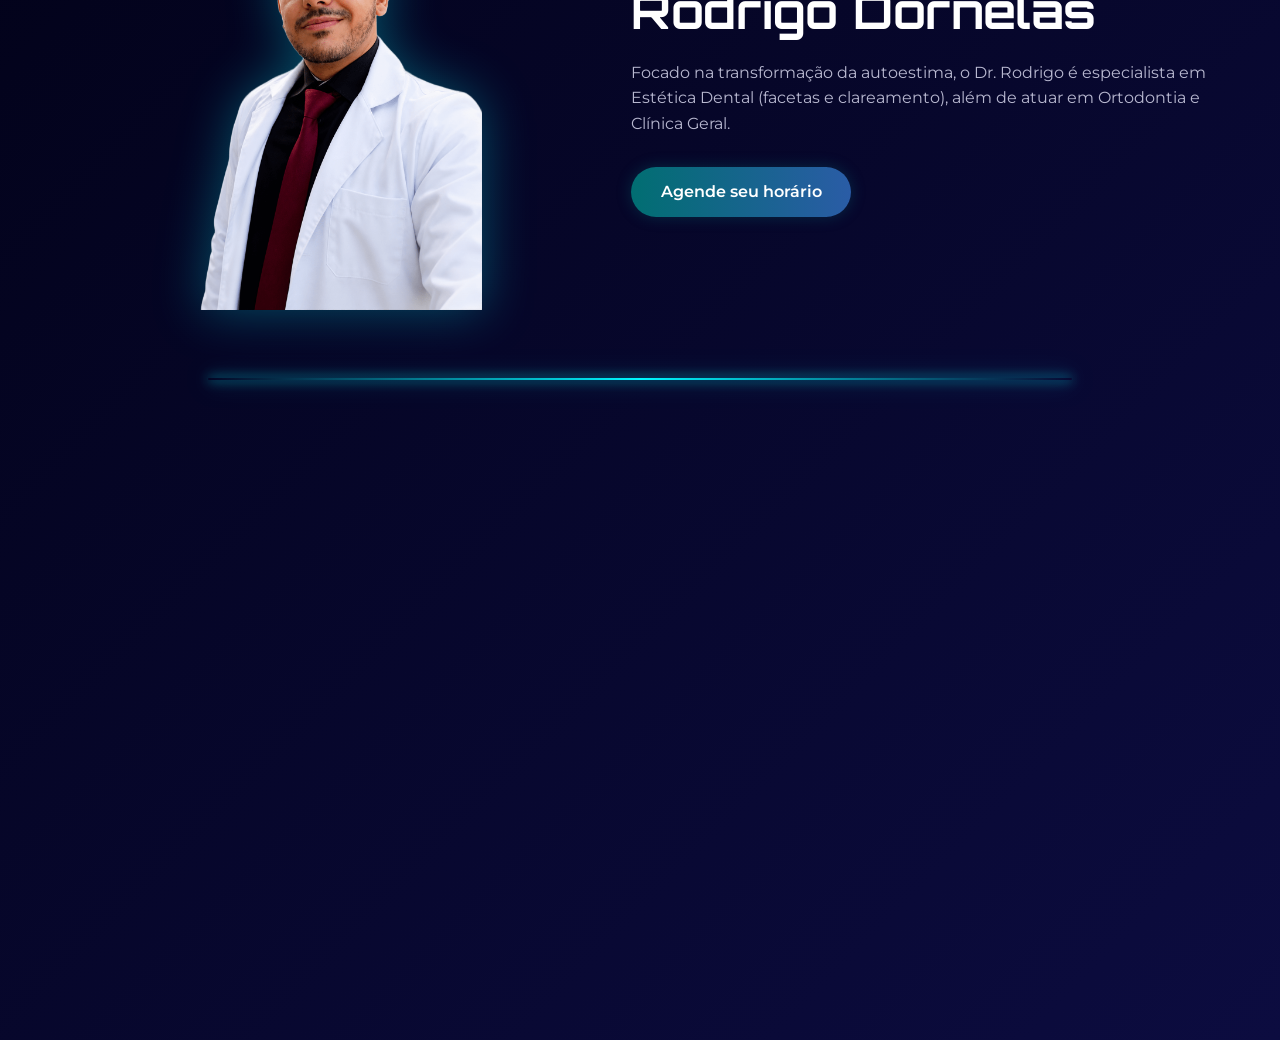
==== commit 69fe6d31: "criando menu hamburguer" ====
--- a/index.html
+++ b/index.html
@@ -20,15 +20,26 @@
 
 <body>
     <header>
-        <div class="logo">Clinica Incisus</div>
-        <nav>
+
+        <a href="index.html" class="logo">Clínica Incisus</a>
+
+        <button class="menu-toggle" id="menu-toggle">
+            ☰
+        </button>
+
+        <nav id="menu">
+
             <ul>
-                <li><a href="index.html">Nossos Profiss.</a></li>
-                <li><a href="servicos.html">Nossos Servicos</a></li>
-                <li><a href="endereco.html">Endereco</a></li>
+
+                <li><a href="index.html">Profissionais</a></li>
+                <li><a href="servicos.html">Serviços</a></li>
+                <li><a href="endereco.html">Endereço</a></li>
                 <li><a href="contato.html">Contato</a></li>
+
             </ul>
+
         </nav>
+
     </header>
 
     <main class="container">
@@ -160,7 +171,7 @@
         </div>
         </div>
 
-        
+
     </main>
 
 </body>
--- a/css/styles.css
+++ b/css/styles.css
@@ -286,4 +286,112 @@
     background: linear-gradient(90deg, transparent, #00f7ff, transparent);
     box-shadow: 0 0 12px #00f7ff, 0 0 25px rgba(0, 247, 255, 0.6);
     border-radius: 2px;
+}
+
+/*================ HEADER ================*/
+
+header{
+    position:fixed;
+    top:0;
+    left:0;
+    width:100%;
+    padding:20px 8%;
+    display:flex;
+    justify-content:space-between;
+    align-items:center;
+    background:rgba(1,1,20,.92);
+    backdrop-filter:blur(12px);
+    z-index:999;
+}
+
+.logo{
+    font-family:"Orbitron";
+    color:#fff;
+    text-decoration:none;
+    font-size:2rem;
+    font-weight:800;
+}
+
+nav ul{
+    display:flex;
+    gap:40px;
+    list-style:none;
+}
+
+nav a{
+    color:#fff;
+    text-decoration:none;
+    transition:.3s;
+}
+
+nav a:hover{
+    color:#00d9ff;
+}
+
+/* Botão do menu */
+
+.menu-toggle{
+    display:none;
+    background:none;
+    border:none;
+    color:#fff;
+    font-size:2rem;
+    cursor:pointer;
+}
+
+/*================ MOBILE ================*/
+
+@media(max-width:768px){
+
+    .menu-toggle{
+        display:block;
+    }
+
+    nav{
+        position:absolute;
+        top:80px;
+        right:25px;
+        width:220px;
+        background:#11112c;
+        border:1px solid rgba(0,217,255,.2);
+        border-radius:15px;
+        overflow:hidden;
+
+        opacity:0;
+        visibility:hidden;
+        transform:translateY(-15px);
+
+        transition:.35s;
+    }
+
+    nav.active{
+        opacity:1;
+        visibility:visible;
+        transform:translateY(0);
+    }
+
+    nav ul{
+        flex-direction:column;
+        gap:0;
+    }
+
+    nav li{
+        border-bottom:1px solid rgba(255,255,255,.08);
+    }
+
+    nav li:last-child{
+        border:none;
+    }
+
+    nav a{
+        display:block;
+        padding:18px;
+        transition:.3s;
+    }
+
+    nav a:hover{
+        background:rgba(0,217,255,.08);
+        color:#00d9ff;
+    }
+
 }
